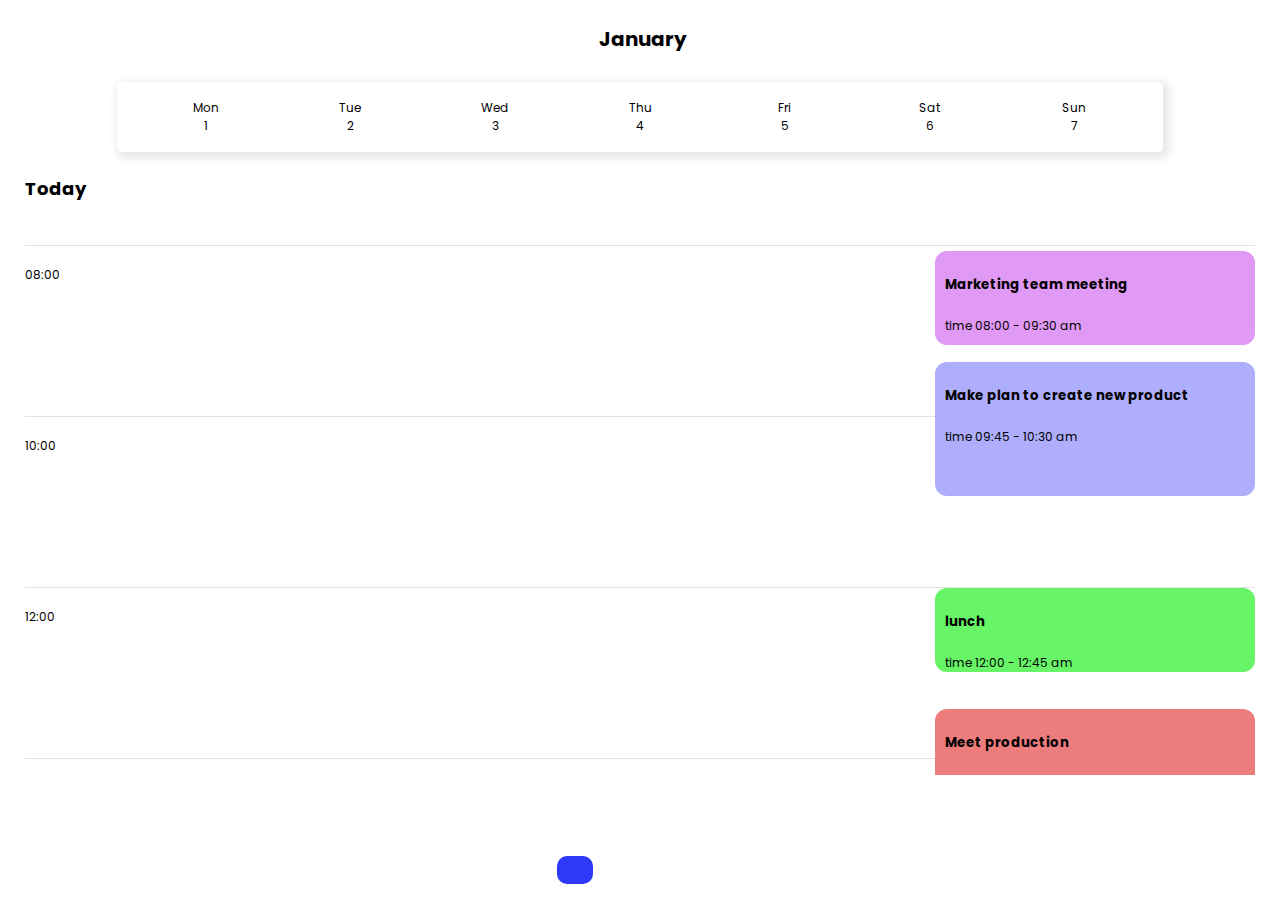
==== index.html @ 74f620b4 "d" ====
<!DOCTYPE html>
<html lang="en">
<head>
    <meta charset="UTF-8">
    <meta name="viewport" content="width=device-width, initial-scale=1.0">
    <link rel="stylesheet" href="https://cdnjs.cloudflare.com/ajax/libs/font-awesome/6.5.1/css/all.min.css" integrity="sha512-DTOQO9RWCH3ppGqcWaEA1BIZOC6xxalwEsw9c2QQeAIftl+Vegovlnee1c9QX4TctnWMn13TZye+giMm8e2LwA==" crossorigin="anonymous" referrerpolicy="no-referrer" />

    <link rel="stylesheet" href="index.css">
    <link rel="preconnect" href="https://fonts.googleapis.com">
    <link rel="preconnect" href="https://fonts.gstatic.com" crossorigin>
    <link href="https://fonts.googleapis.com/css2?family=Poppins:ital,wght@0,100;0,200;0,300;0,400;0,500;0,600;0,700;0,800;0,900;1,100;1,200;1,300;1,400;1,500;1,600;1,700;1,800;1,900&display=swap" rel="stylesheet">
    <link rel="stylesheet" href="index.css">
    <title>Document</title>
</head>
<body>
    <div class="all">

    <section class="header">
        <div>
            <i class="fa-solid fa-angle-left"></i></div>
        <div>
            <h3>January</h3>
        </div>
        <div class="set">
            <i class="fa-solid fa-magnifying-glass"></i>
            <i class="fa-solid fa-sliders"></i>
        </div>
    </section>

    <section>
        <div class="agendaContainer">
          <ul>
            <li>Mon<br />1</li>
            <li>Tue<br />2</li>
            <li>Wed<br />3</li>
            <li>Thu<br />4</li>
            <li>Fri<br />5</li>
            <li>Sat<br />6</li>
            <li>Sun<br />7</li>
          </ul>
        </div>
      </section>

    <div class="first">
        <h2 >Today</h2>
        <i class="fa-solid fa-gear"></i>
    </div>


    <section class="calendar-today">

        <div class="second">
            <p>08:00</p>
            <div class="click">
                <div id="ev1">
                    <h5>Marketing team meeting</h5>
                    <p>time 08:00  - 09:30 am</p>
                </div>
            </div>
            
        </div>

        <div class="second">
            <p>10:00</p>
            <div class="click">
            <div id="ev2">
                <h5>Make plan to create new product</h5>
                <p>time 09:45  - 10:30 am</p>
            </div>
            </div>
        </div>

        <div class="second">
            <p>12:00</p>
            <div class="click">
            <div id="ev3">
                <h5>lunch</h5>
                <p>time 12:00  - 12:45 am</p>
            </div>
        </div>
        </div>

        <div class="second">
            <p>14:00</p>
            <div class="click">
            <div id="ev4">
                <h5>Meet production</h5>
                <p>time 13:00  - 15:00 am</p>
            </div>
        </div>
        </div>

        <div class="seconde">
            <p>16:00</p>
            <div class="click"></div>
        </div>
    </section>
    
    <section class="bas">
        <div class="footer">
            <i class="fa-regular fa-sun"></i>
            <i class="fa-regular fa-calendar-days"></i>
            <i id='plus'class="fa-solid fa-plus"></i>
            <i class="fa-solid fa-inbox"></i>
            <i class="fa-solid fa-share-nodes"></i>
    
        </div>
       
    </section>
</div>


    
    <section  id="formulaire">
        <i class="fa-solid fa-x"></i>
        <h2>Ajouter un nouvel événement</h2>
        <form action="traiter_formulaire.php" method="post">
            <label for="titre">Titre de l'événement:</label>
            <input type="text" id="titre" name="titre" required>
    
            <label for="description">Description de l'événement:</label>
            <textarea id="description" name="description" rows="4"></textarea>
    
            <label for="date_debut"> début :</label>
            <input type="datetime-local" id="date_debut" name="date_debut" required>
    
            <label for="date_fin">fin :</label>
            <input type="datetime-local" id="date_fin" name="date_fin" required>
    
            <input type="submit" value="Ajouter l'événement">
        </form>
    </section>

    <section class="evenement-view">

    </section>

    <section class="mess">

        <div class="message-card">
            <div class="line-one">
                <i  class="fa-solid fa-x"></i>
                <h5>Titre</h5>
                <i class="fa-solid fa-trash"></i>
            </div>
            <div class="line-two">
                <div class="horaire">
                    <p>Horaire : </p>
                    
                </div>
                <div class="message">
                    <h6>Evenements</h6>
                    <p>Lorem, ipsum dolor sit amet consectetur adipisicing elit. Ducimus iusto accusantium consectetur quas corporis aperiam temporibus deserunt soluta cumque dolores.
                    </p>
                </div>
            </div>
        </div>

    </section>
    
    <script src="index.js"></script>
</body>
</html>
---- index.css ----
body{
    padding: 10px 17px;
    overflow-y: hidden;
}

*{
    font-family: "Poppins", sans-serif;
}
.calendar-today{
    height: 550px;
    overflow-y: auto;
    overflow-x: hidden;

}
.first{
    margin-top: 8px;
    margin-bottom: 8px;
    display: flex;
    justify-content: space-between;
}
.first h2{
font-size: 18px;
}

.first i{
    margin-top: 25px;
} 

.second{
    display: flex;
    justify-content: space-between;
    margin-top: 20px;
    border-top: solid 1px rgb(225, 225, 225);
    height: 150px;
}

#ev1{
    height: 90px;
    margin-top: 5px;
    margin-left:60px ;
    padding: 2px 10px;
    width: 300px;
    background-color: #e099f4 ;
    border-radius: 12px;
}

.second p {
    font-size: 12px;
    margin-top: 20px;
}

#ev2{
    background-color: rgb(174, 174, 252);
    height: 130px;
    margin-top: -55px;
    margin-left:60px ;
    padding: 2px 10px;
    width: 300px;
    border-radius: 12px;
}

#ev3{
    height: 80px;
    margin-left:60px ;
    padding: 2px 10px;
    width: 300px;
    background-color: rgb(103, 244, 103) ;
    border-radius: 12px;
}

#ev4{
    height: 160px;
    margin-top: -50px;
    margin-left:60px ;
    padding: 2px 10px;
    width: 300px;
    background-color: #ed7d7d ;
    border-radius: 12px;
}


.seconde{
    display: flex;
    justify-content: space-between;
    border-top: solid 1px rgb(225, 225, 225);
    height: 100px;
    margin: -20px;
}
.seconde p {
    font-size: 12px;
    margin-left: 20px;
    
}

.header{
    margin-top: 8px;
    display: flex;
    justify-content: space-between;
    margin-bottom: 8px;
}

.header i{
    font-size: 16px;
}

.header h3{
    margin-right: -18px;
    font-size: 20px;
    margin-top: -2px;
}

.set i{
    margin-right: 6px;
}

.agendaContainer {
    width: 85%;
    height: 70px;
    display: flex;
    justify-content: center;
    background: white;
    margin: 0 auto;
    border-radius: 5px;
    box-shadow: 3px 3px 10px 3px rgba(0, 0, 0, 0.1);
  }
  .agendaContainer ul {
    width: 100%;
    display: flex;
    justify-content: center;
    align-items: center;
    list-style: none;
    text-align: center;
    padding-inline: 1rem;
  }
  .agendaContainer li {
    flex: 1;
    padding: 10px 4px;
    transition: transform 0.4s;
    border-radius: 5px;
    font-size: 12px;
  }
  .agendaContainer li:hover {
    background: rgb(28, 28, 219);
    color: white;
  }

  .footer{
    display: flex;
    justify-content: space-between;

 
  }
  .footer i {
    font-size: 20px;
    margin-left: 10px;
    margin-right: 10px;
  }

  #plus{
    font-size: 20px;
    padding: 14px 18px;
    background-color: #2c39f9;
    color: white;
    border-radius: 10px;
    margin-top: -18px;
  }
.bas{
    position: fixed;
    bottom: 16px;
    width: 86%;
    background-color: white;

}

#formulaire {
    color: white;
    display: none;
    position: relative;
    z-index: 2;
background-color: rgb(37, 93, 182);
    font-family: Arial, sans-serif;
    margin: 0 auto;
    padding: 20px;
    width: 80%;
    border-radius: 12px;
}
label {
    display: block;
    margin-bottom: 5px;
}
input[type="text"], textarea, input[type="datetime-local"] {
    width: 100%;
    padding: 8px;
    margin-bottom: 10px;
    border: 1px solid #ccc;
    border-radius: 4px;
    box-sizing: border-box;
}
input[type="submit"] {
    background-color: #4CAF50;
    color: white;
    padding: 10px 20px;
    border: none;
    border-radius: 4px;
    cursor: pointer;
}
input[type="submit"]:hover {
    background-color: #45a049;
}

.all{
    position:relative;
    z-index: 1;
}


.mess{
    position: relative;
    z-index: 2;
    display: none;
}
.message-card{
    margin: 0 auto;
    padding: 20px;
    width: 88%;
    

}

.line-one{
    display: flex;
    justify-content: space-between;   
    height: 30px;
    background-color: #c457e2;
    padding: 10px;
    color: white;
 
}


.line-one h5{
   font-weight:bolder;
   margin-top:-1px ;

}



.line-two{
    padding: 10px;
    background-color: aliceblue;
    
} 

.line-two h6 {
    text-decoration: underline;
    font-size: 15px;
}
---- index.css ----
body{
    padding: 10px 17px;
    overflow-y: hidden;
}

*{
    font-family: "Poppins", sans-serif;
}
.calendar-today{
    height: 550px;
    overflow-y: auto;
    overflow-x: hidden;

}
.first{
    margin-top: 8px;
    margin-bottom: 8px;
    display: flex;
    justify-content: space-between;
}
.first h2{
font-size: 18px;
}

.first i{
    margin-top: 25px;
} 

.second{
    display: flex;
    justify-content: space-between;
    margin-top: 20px;
    border-top: solid 1px rgb(225, 225, 225);
    height: 150px;
}

#ev1{
    height: 90px;
    margin-top: 5px;
    margin-left:60px ;
    padding: 2px 10px;
    width: 300px;
    background-color: #e099f4 ;
    border-radius: 12px;
}

.second p {
    font-size: 12px;
    margin-top: 20px;
}

#ev2{
    background-color: rgb(174, 174, 252);
    height: 130px;
    margin-top: -55px;
    margin-left:60px ;
    padding: 2px 10px;
    width: 300px;
    border-radius: 12px;
}

#ev3{
    height: 80px;
    margin-left:60px ;
    padding: 2px 10px;
    width: 300px;
    background-color: rgb(103, 244, 103) ;
    border-radius: 12px;
}

#ev4{
    height: 160px;
    margin-top: -50px;
    margin-left:60px ;
    padding: 2px 10px;
    width: 300px;
    background-color: #ed7d7d ;
    border-radius: 12px;
}


.seconde{
    display: flex;
    justify-content: space-between;
    border-top: solid 1px rgb(225, 225, 225);
    height: 100px;
    margin: -20px;
}
.seconde p {
    font-size: 12px;
    margin-left: 20px;
    
}

.header{
    margin-top: 8px;
    display: flex;
    justify-content: space-between;
    margin-bottom: 8px;
}

.header i{
    font-size: 16px;
}

.header h3{
    margin-right: -18px;
    font-size: 20px;
    margin-top: -2px;
}

.set i{
    margin-right: 6px;
}

.agendaContainer {
    width: 85%;
    height: 70px;
    display: flex;
    justify-content: center;
    background: white;
    margin: 0 auto;
    border-radius: 5px;
    box-shadow: 3px 3px 10px 3px rgba(0, 0, 0, 0.1);
  }
  .agendaContainer ul {
    width: 100%;
    display: flex;
    justify-content: center;
    align-items: center;
    list-style: none;
    text-align: center;
    padding-inline: 1rem;
  }
  .agendaContainer li {
    flex: 1;
    padding: 10px 4px;
    transition: transform 0.4s;
    border-radius: 5px;
    font-size: 12px;
  }
  .agendaContainer li:hover {
    background: rgb(28, 28, 219);
    color: white;
  }

  .footer{
    display: flex;
    justify-content: space-between;

 
  }
  .footer i {
    font-size: 20px;
    margin-left: 10px;
    margin-right: 10px;
  }

  #plus{
    font-size: 20px;
    padding: 14px 18px;
    background-color: #2c39f9;
    color: white;
    border-radius: 10px;
    margin-top: -18px;
  }
.bas{
    position: fixed;
    bottom: 16px;
    width: 86%;
    background-color: white;

}

#formulaire {
    color: white;
    display: none;
    position: relative;
    z-index: 2;
background-color: rgb(37, 93, 182);
    font-family: Arial, sans-serif;
    margin: 0 auto;
    padding: 20px;
    width: 80%;
    border-radius: 12px;
}
label {
    display: block;
    margin-bottom: 5px;
}
input[type="text"], textarea, input[type="datetime-local"] {
    width: 100%;
    padding: 8px;
    margin-bottom: 10px;
    border: 1px solid #ccc;
    border-radius: 4px;
    box-sizing: border-box;
}
input[type="submit"] {
    background-color: #4CAF50;
    color: white;
    padding: 10px 20px;
    border: none;
    border-radius: 4px;
    cursor: pointer;
}
input[type="submit"]:hover {
    background-color: #45a049;
}

.all{
    position:relative;
    z-index: 1;
}


.mess{
    position: relative;
    z-index: 2;
    display: none;
}
.message-card{
    margin: 0 auto;
    padding: 20px;
    width: 88%;
    

}

.line-one{
    display: flex;
    justify-content: space-between;   
    height: 30px;
    background-color: #c457e2;
    padding: 10px;
    color: white;
 
}


.line-one h5{
   font-weight:bolder;
   margin-top:-1px ;

}



.line-two{
    padding: 10px;
    background-color: aliceblue;
    
} 

.line-two h6 {
    text-decoration: underline;
    font-size: 15px;
}
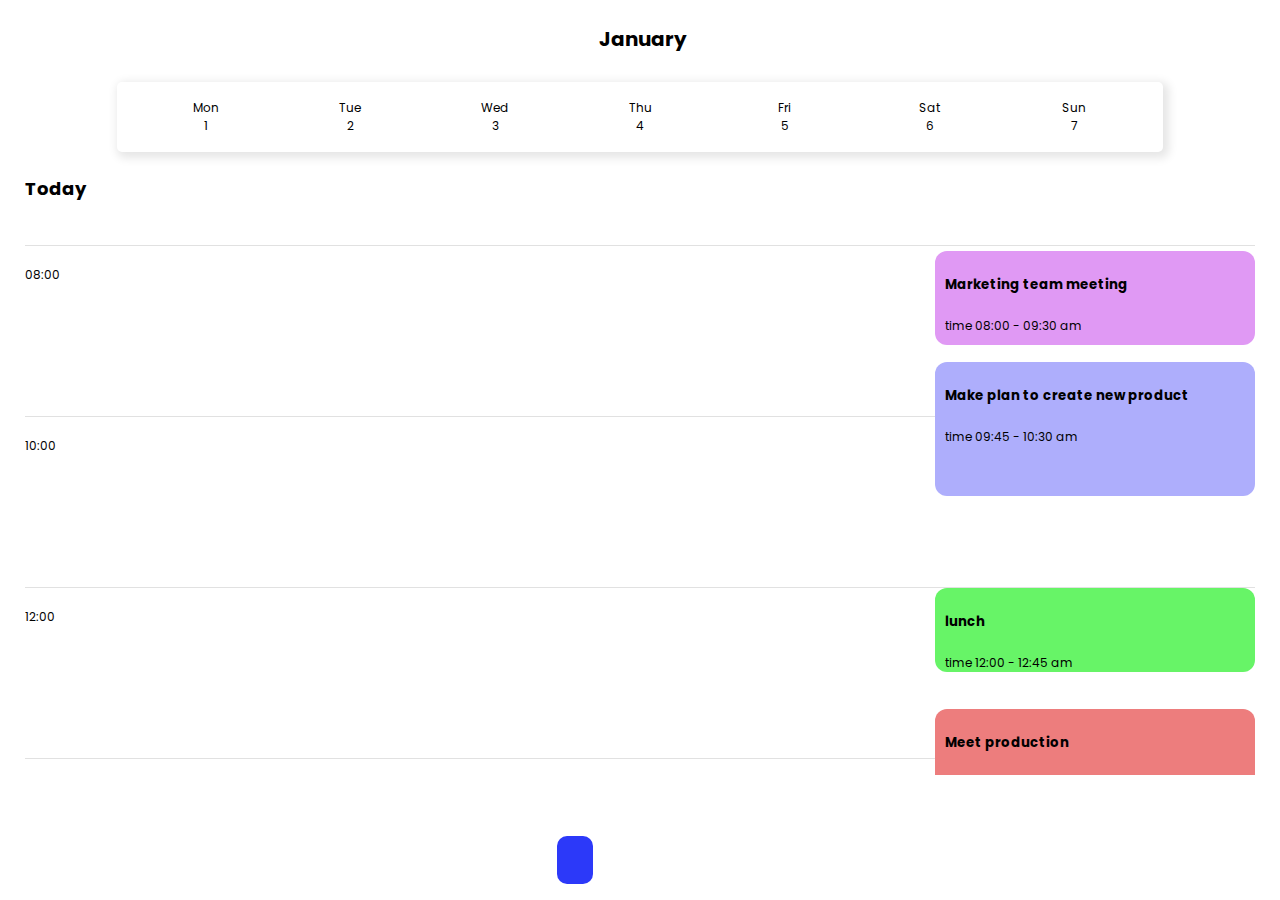
==== commit 93f7e5da: "ajjout de tout" ====
--- a/index.html
+++ b/index.html
@@ -17,7 +17,7 @@
 
     <section class="header">
         <div>
-            <i class="fa-solid fa-angle-left"></i></div>
+            <a href="calendrier.html"><i class="fa-solid fa-angle-left"></i></a></div>
         <div>
             <h3>January</h3>
         </div>
@@ -99,9 +99,9 @@
     <section class="bas">
         <div class="footer">
             <i class="fa-regular fa-sun"></i>
-            <i class="fa-regular fa-calendar-days"></i>
+            <a href="calendrier.html"><i class="fa-regular fa-calendar-days"></i></a>
             <i id='plus'class="fa-solid fa-plus"></i>
-            <i class="fa-solid fa-inbox"></i>
+            <i id="share" class="fa-solid fa-inbox"></i>
             <i class="fa-solid fa-share-nodes"></i>
     
         </div>
@@ -157,6 +157,16 @@
         </div>
 
     </section>
+
+    <section id="partager">
+<div class="interior">
+    <i  class="fa-solid fa-x"></i>
+    <h3>partager</h3>
+
+</div>
+       
+
+    </section>
     
     <script src="index.js"></script>
 </body>
--- a/index.css
+++ b/index.css
@@ -256,3 +256,63 @@
     text-decoration: underline;
     font-size: 15px;
 }
+
+#partager{
+    position: relative;
+    z-index: 2;
+    display: none;
+    background-color: #4f0164;
+    color: white;
+    height: 400px;
+
+} 
+
+.interior{
+    display: flex;
+    padding: 10px;
+}
+
+.interior i {
+    margin-right: 10px;
+    margin-top: 3px;
+}
+
+.interior h3 {
+    margin-top: -4px;
+}
+
+.container {
+    display: flex;
+    flex-wrap: wrap;
+    
+  }
+
+  .mois {
+    width: 40%;
+    padding: 10px;
+    border: 1px solid #ccc;
+    margin: 5px;
+  }
+
+  .jours {
+    display: flex;
+    flex-wrap: wrap;
+    list-style: none;
+    padding: 0;
+  }
+
+  .jour {
+    width: calc(100% / 6);
+    text-align: center;
+  }
+
+  #acceuil {
+    max-height: 600px; /* Hauteur maximale pour la section */
+    overflow-y: auto; /* Activer le défilement vertical si nécessaire */
+  }
+
+  .iconPlus{
+    padding:10px;
+    display: flex;
+    justify-content:end;
+  }--- a/index.css
+++ b/index.css
@@ -256,3 +256,63 @@
     text-decoration: underline;
     font-size: 15px;
 }
+
+#partager{
+    position: relative;
+    z-index: 2;
+    display: none;
+    background-color: #4f0164;
+    color: white;
+    height: 400px;
+
+} 
+
+.interior{
+    display: flex;
+    padding: 10px;
+}
+
+.interior i {
+    margin-right: 10px;
+    margin-top: 3px;
+}
+
+.interior h3 {
+    margin-top: -4px;
+}
+
+.container {
+    display: flex;
+    flex-wrap: wrap;
+    
+  }
+
+  .mois {
+    width: 40%;
+    padding: 10px;
+    border: 1px solid #ccc;
+    margin: 5px;
+  }
+
+  .jours {
+    display: flex;
+    flex-wrap: wrap;
+    list-style: none;
+    padding: 0;
+  }
+
+  .jour {
+    width: calc(100% / 6);
+    text-align: center;
+  }
+
+  #acceuil {
+    max-height: 600px; /* Hauteur maximale pour la section */
+    overflow-y: auto; /* Activer le défilement vertical si nécessaire */
+  }
+
+  .iconPlus{
+    padding:10px;
+    display: flex;
+    justify-content:end;
+  }